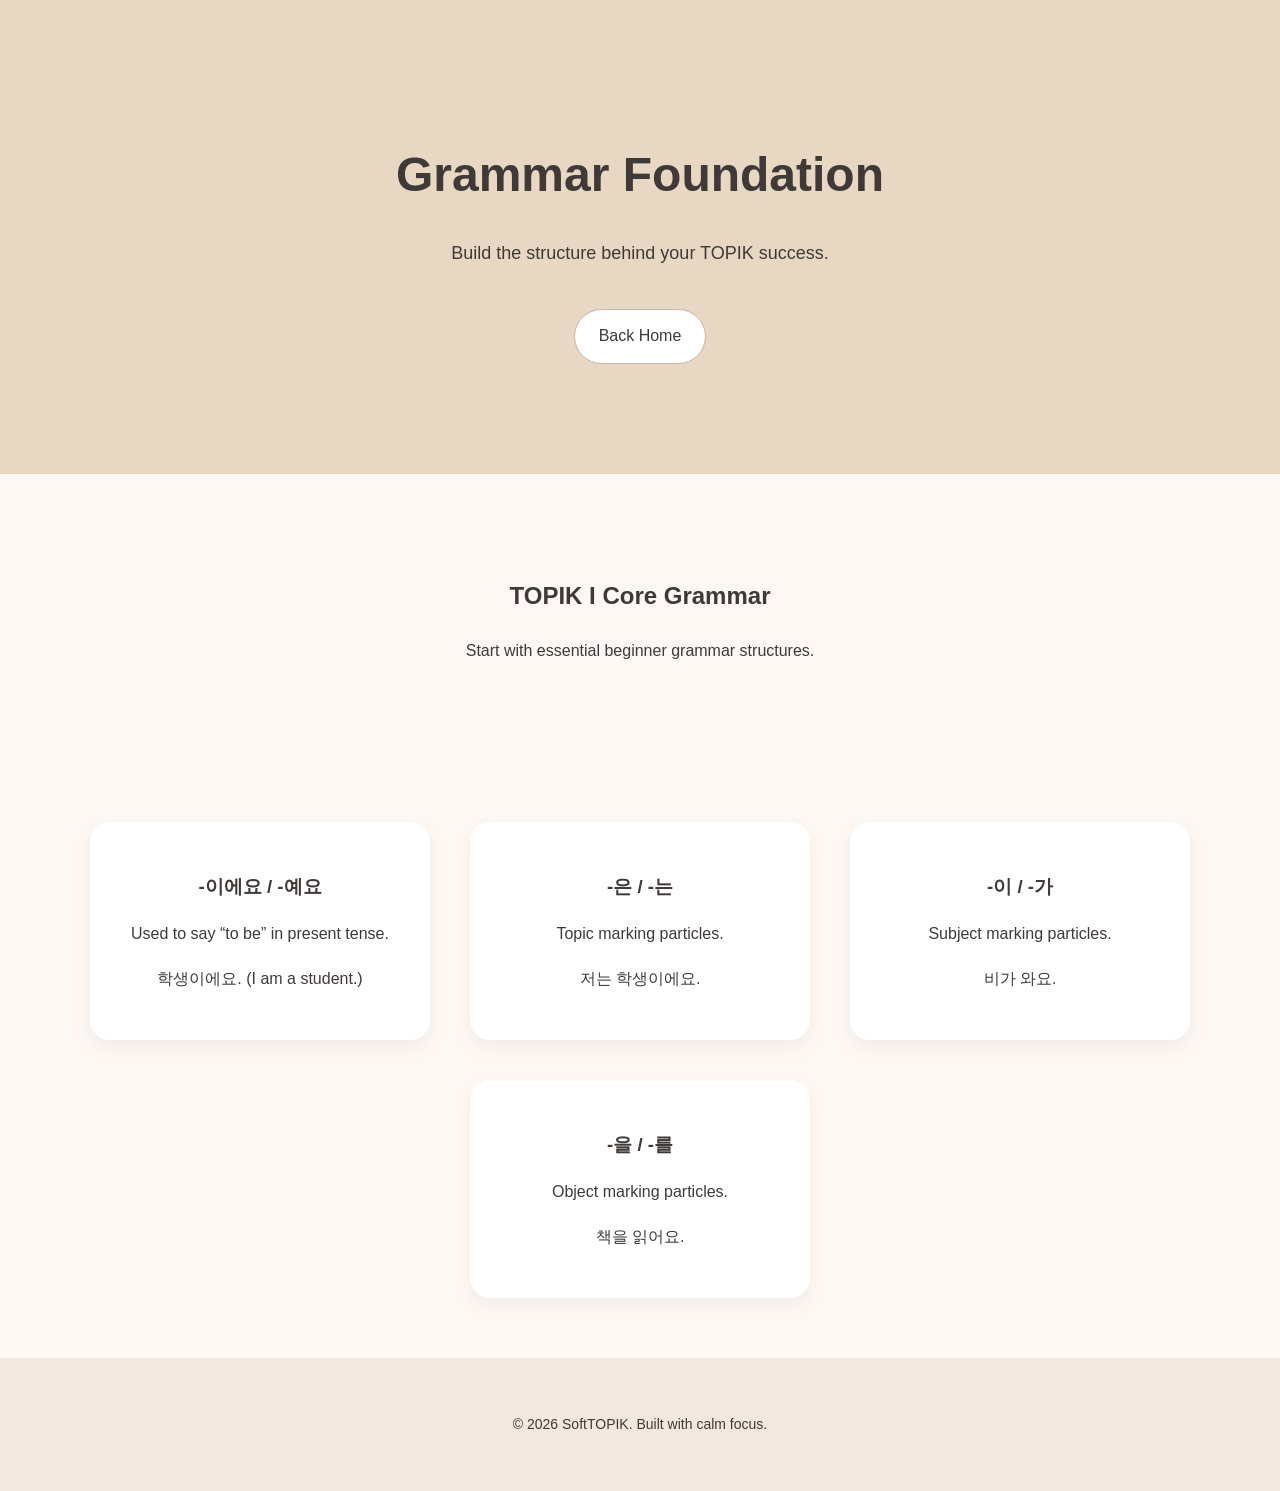
==== grammar.html @ b574642c "Add grammar page" ====
<!DOCTYPE html>
<html lang="en">
<head>
    <meta charset="UTF-8">
    <title>Grammar Foundation | SoftTOPIK</title>
    <meta name="description" content="TOPIK beginner grammar structures with explanations and example sentences.">
    <meta name="viewport" content="width=device-width, initial-scale=1.0">
    <link rel="stylesheet" href="style.css">
</head>

<body>

<header class="hero">
    <h1>Grammar Foundation</h1>
    <p class="subtitle">Build the structure behind your TOPIK success.</p>
    <div class="buttons">
        <a href="index.html" class="btn secondary">Back Home</a>
    </div>
</header>

<section class="why">
    <h2>TOPIK I Core Grammar</h2>
    <p>Start with essential beginner grammar structures.</p>
</section>

<section class="modules">

    <div class="card">
        <h3>-이에요 / -예요</h3>
        <p>Used to say “to be” in present tense.</p>
        <p>학생이에요. (I am a student.)</p>
    </div>

    <div class="card">
        <h3>-은 / -는</h3>
        <p>Topic marking particles.</p>
        <p>저는 학생이에요.</p>
    </div>

    <div class="card">
        <h3>-이 / -가</h3>
        <p>Subject marking particles.</p>
        <p>비가 와요.</p>
    </div>

    <div class="card">
        <h3>-을 / -를</h3>
        <p>Object marking particles.</p>
        <p>책을 읽어요.</p>
    </div>

</section>

<footer>
    <p>© 2026 SoftTOPIK. Built with calm focus.</p>
</footer>

</body>
</html>
---- style.css ----
body {
    margin: 0;
    font-family: "Segoe UI", sans-serif;
    background-color: #fdf8f3;
    color: #3f3a37;
    line-height: 1.8;
}

.hero {
    text-align: center;
    padding: 100px 20px;
    background-color: #e8d8c3;
}

.hero h1 {
    font-size: 48px;
    margin-bottom: 10px;
}

.subtitle {
    font-size: 18px;
    margin-bottom: 30px;
}

.buttons {
    margin-top: 20px;
}

.btn {
    display: inline-block;
    padding: 12px 24px;
    background-color: #c9b6a6;
    color: white;
    text-decoration: none;
    border-radius: 30px;
    margin: 10px;
    transition: 0.3s ease;
}

.btn:hover {
    background-color: #b89f8b;
}

.secondary {
    background-color: white;
    color: #3f3a37;
    border: 1px solid #c9b6a6;
}

.secondary:hover {
    background-color: #f2e8df;
}

.why {
    text-align: center;
    padding: 80px 20px;
    max-width: 800px;
    margin: auto;
}

.modules {
    display: flex;
    justify-content: center;
    gap: 40px;
    padding: 60px 20px;
    flex-wrap: wrap;
}

.card {
    background-color: white;
    padding: 30px;
    border-radius: 20px;
    width: 280px;
    box-shadow: 0 8px 20px rgba(0,0,0,0.05);
    text-align: center;
}

.card h3 {
    margin-bottom: 15px;
}

.card a {
    text-decoration: none;
    color: #b89f8b;
    font-weight: bold;
}

footer {
    text-align: center;
    padding: 40px;
    background-color: #f2e8df;
    font-size: 14px;
}
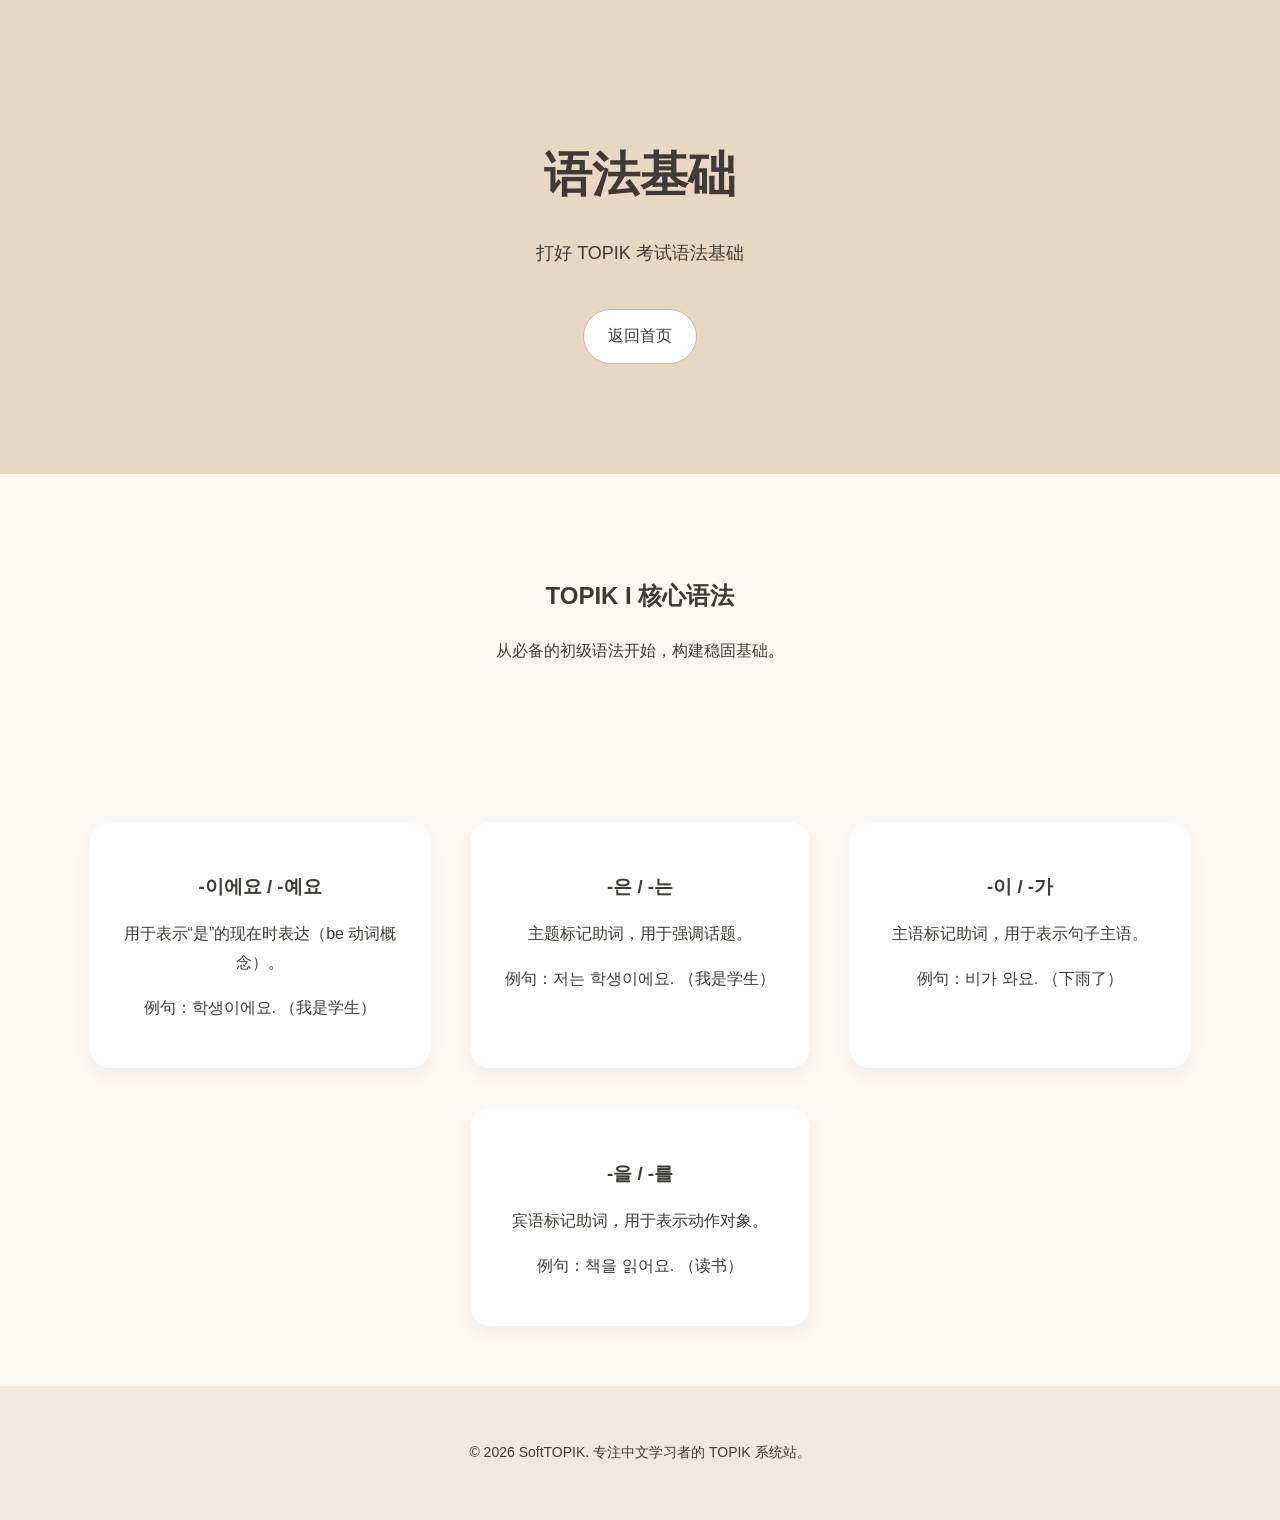
==== commit 2ba6bfa0: "Grammar 页面中文化" ====
--- a/grammar.html
+++ b/grammar.html
@@ -1,9 +1,9 @@
 <!DOCTYPE html>
-<html lang="en">
+<html lang="zh">
 <head>
     <meta charset="UTF-8">
-    <title>Grammar Foundation | SoftTOPIK</title>
-    <meta name="description" content="TOPIK beginner grammar structures with explanations and example sentences.">
+    <title>语法基础 | SoftTOPIK</title>
+    <meta name="description" content="SoftTOPIK 中文版语法基础，包含 TOPIK 高频语法解析和例句。">
     <meta name="viewport" content="width=device-width, initial-scale=1.0">
     <link rel="stylesheet" href="style.css">
 </head>
@@ -11,48 +11,48 @@
 <body>
 
 <header class="hero">
-    <h1>Grammar Foundation</h1>
-    <p class="subtitle">Build the structure behind your TOPIK success.</p>
+    <h1>语法基础</h1>
+    <p class="subtitle">打好 TOPIK 考试语法基础</p>
     <div class="buttons">
-        <a href="index.html" class="btn secondary">Back Home</a>
+        <a href="index.html" class="btn secondary">返回首页</a>
     </div>
 </header>
 
 <section class="why">
-    <h2>TOPIK I Core Grammar</h2>
-    <p>Start with essential beginner grammar structures.</p>
+    <h2>TOPIK I 核心语法</h2>
+    <p>从必备的初级语法开始，构建稳固基础。</p>
 </section>
 
 <section class="modules">
 
     <div class="card">
         <h3>-이에요 / -예요</h3>
-        <p>Used to say “to be” in present tense.</p>
-        <p>학생이에요. (I am a student.)</p>
+        <p>用于表示“是”的现在时表达（be 动词概念）。</p>
+        <p>例句：학생이에요. （我是学生）</p>
     </div>
 
     <div class="card">
         <h3>-은 / -는</h3>
-        <p>Topic marking particles.</p>
-        <p>저는 학생이에요.</p>
+        <p>主题标记助词，用于强调话题。</p>
+        <p>例句：저는 학생이에요. （我是学生）</p>
     </div>
 
     <div class="card">
         <h3>-이 / -가</h3>
-        <p>Subject marking particles.</p>
-        <p>비가 와요.</p>
+        <p>主语标记助词，用于表示句子主语。</p>
+        <p>例句：비가 와요. （下雨了）</p>
     </div>
 
     <div class="card">
         <h3>-을 / -를</h3>
-        <p>Object marking particles.</p>
-        <p>책을 읽어요.</p>
+        <p>宾语标记助词，用于表示动作对象。</p>
+        <p>例句：책을 읽어요. （读书）</p>
     </div>
 
 </section>
 
 <footer>
-    <p>© 2026 SoftTOPIK. Built with calm focus.</p>
+    <p>© 2026 SoftTOPIK. 专注中文学习者的 TOPIK 系统站。</p>
 </footer>
 
 </body>
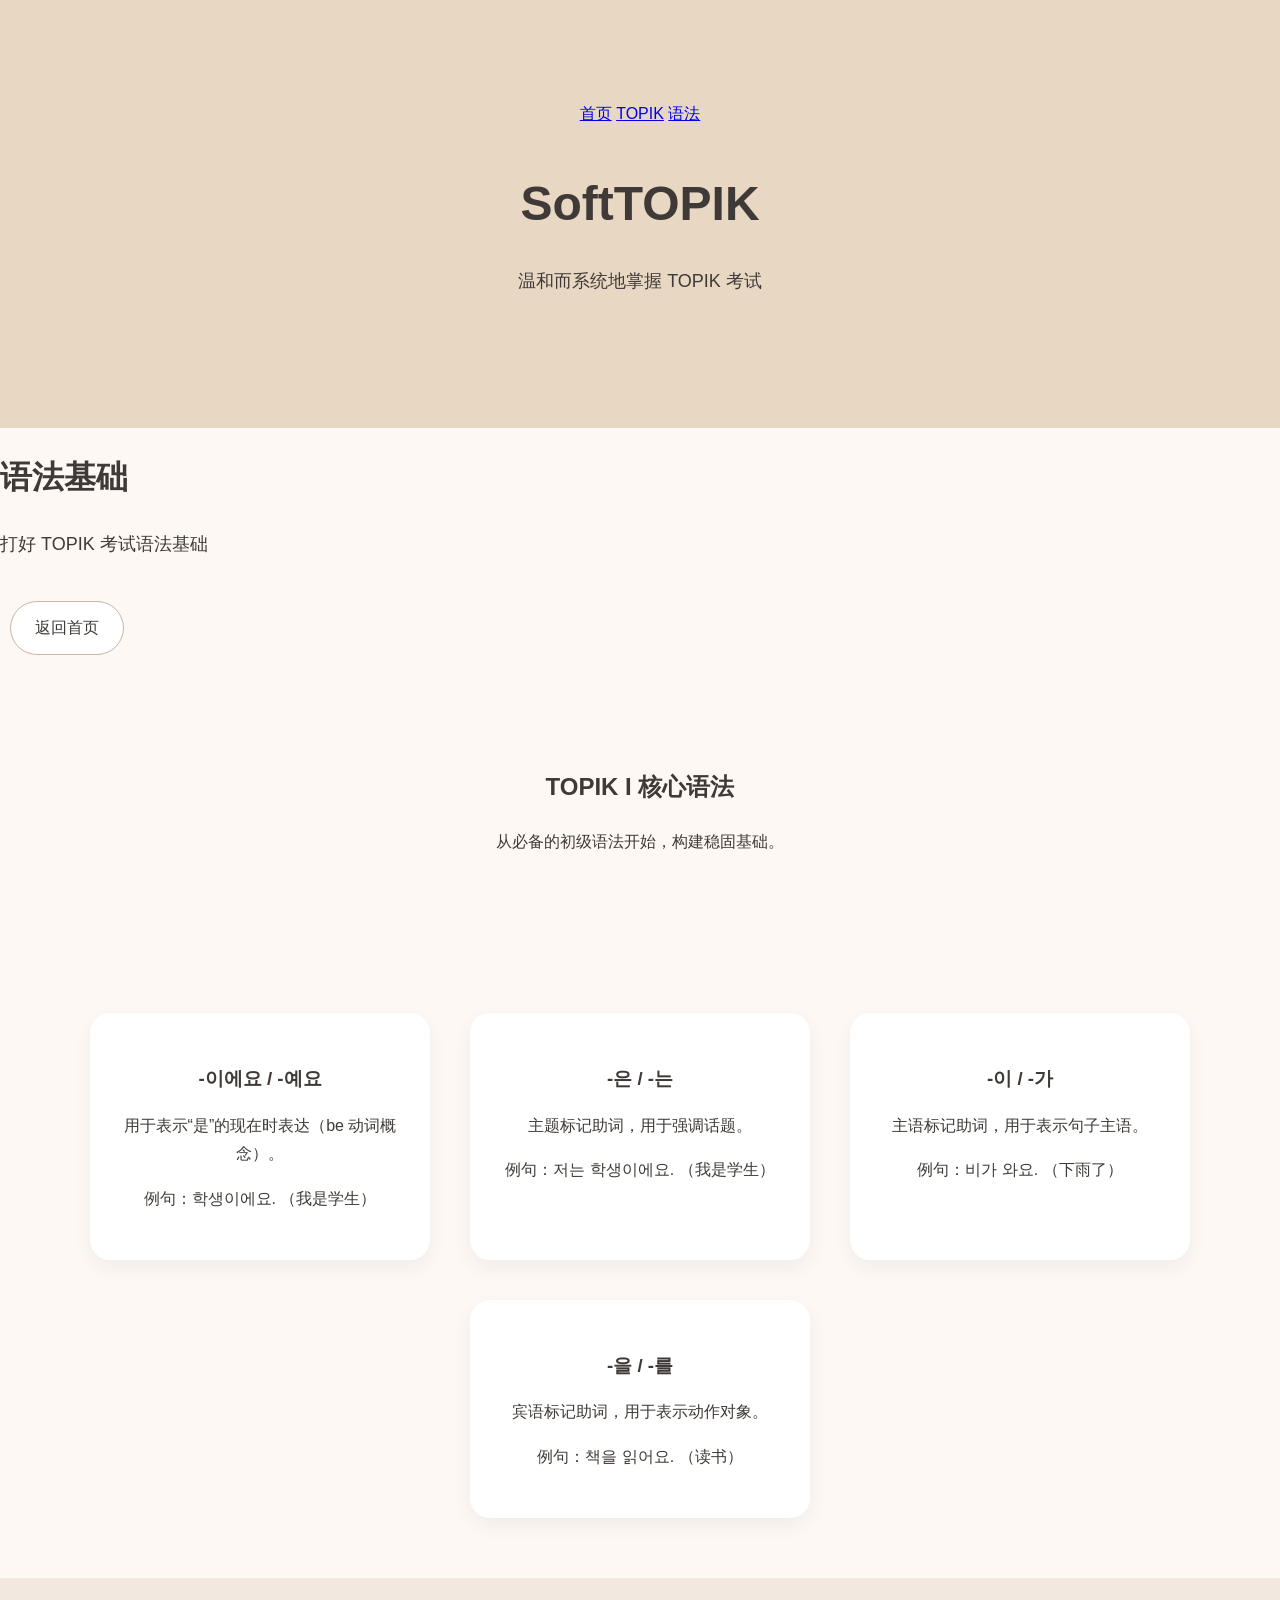
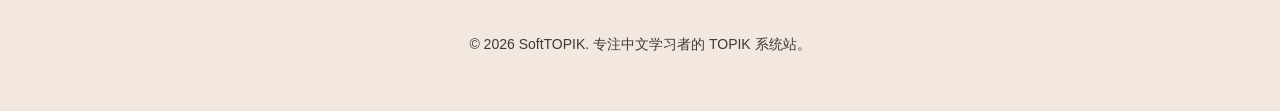
==== commit 7bc8a7f1: "Update grammar.html" ====
--- a/grammar.html
+++ b/grammar.html
@@ -11,6 +11,14 @@
 <body>
 
 <header class="hero">
+    <nav class="top-nav">
+        <a href="index.html">首页</a>
+        <a href="topik.html">TOPIK</a>
+        <a href="grammar.html">语法</a>
+    </nav>
+    <h1>SoftTOPIK</h1>
+    <p class="subtitle">温和而系统地掌握 TOPIK 考试</p>
+</header>
     <h1>语法基础</h1>
     <p class="subtitle">打好 TOPIK 考试语法基础</p>
     <div class="buttons">
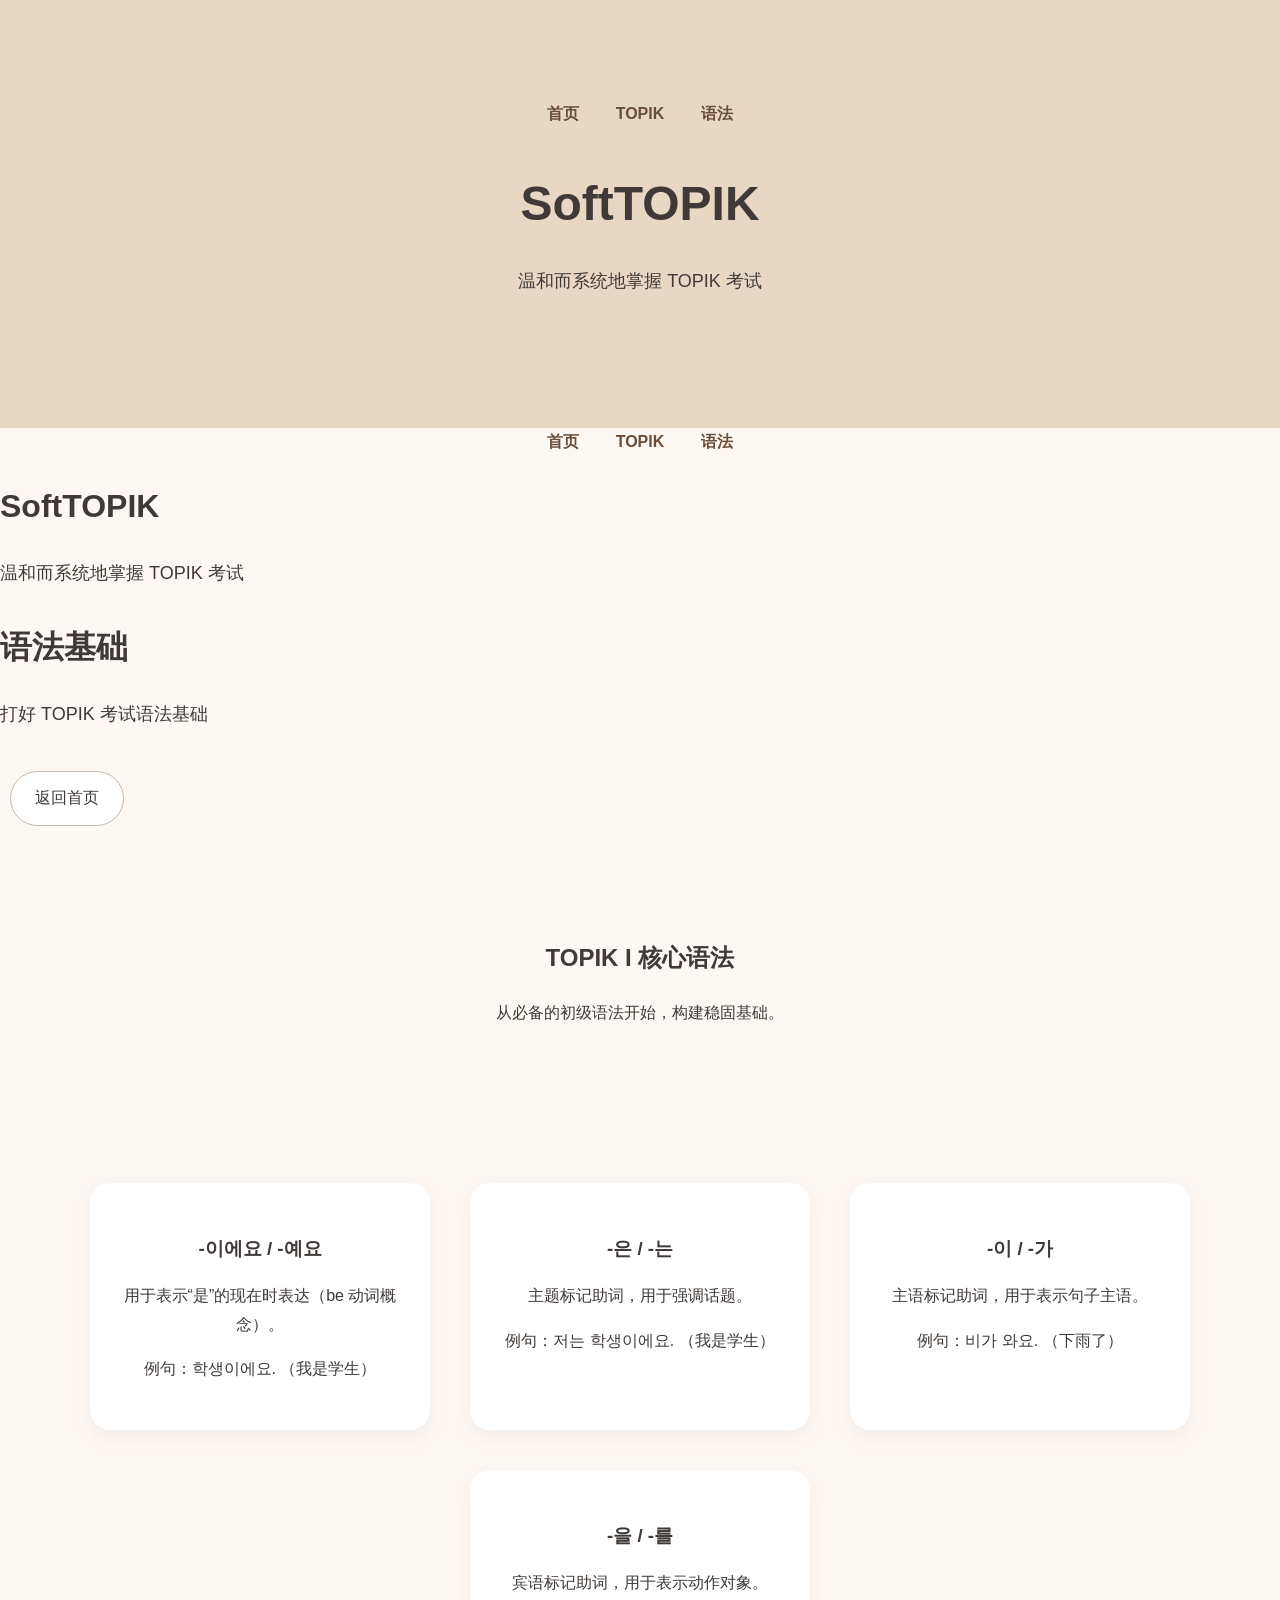
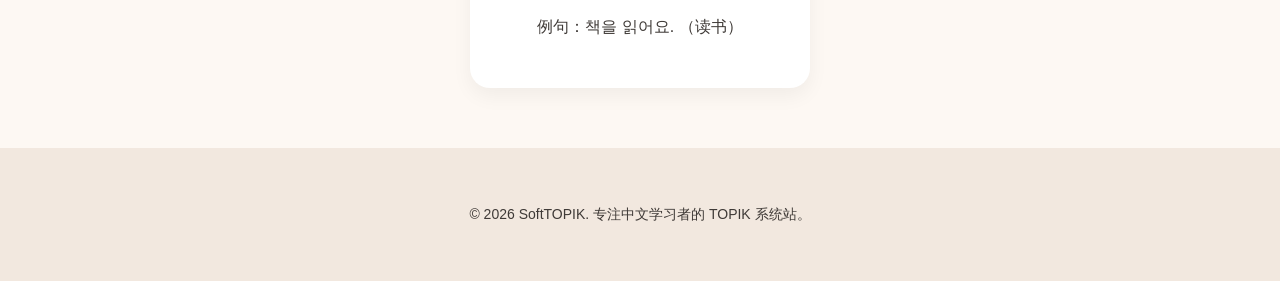
==== commit 7b673740: "Update grammar.html" ====
--- a/grammar.html
+++ b/grammar.html
@@ -11,6 +11,15 @@
 <body>
 
 <header class="hero">
+    <nav class="top-nav">
+        <a href="index.html">首页</a>
+        <a href="topik.html">TOPIK</a>
+        <a href="grammar.html">语法</a>
+    </nav>
+
+    <h1>SoftTOPIK</h1>
+    <p class="subtitle">温和而系统地掌握 TOPIK 考试</p>
+</header>
     <nav class="top-nav">
         <a href="index.html">首页</a>
         <a href="topik.html">TOPIK</a>
--- a/style.css
+++ b/style.css
@@ -91,3 +91,17 @@
     background-color: #f2e8df;
     font-size: 14px;
 }
+
+.top-nav {
+    margin-bottom: 1rem;
+    text-align: center;
+}
+.top-nav a {
+    margin: 0 1rem;
+    text-decoration: none;
+    color: #6b4e3a; /* 温柔奶油色系深色 */
+    font-weight: bold;
+}
+.top-nav a:hover {
+    text-decoration: underline;
+}
